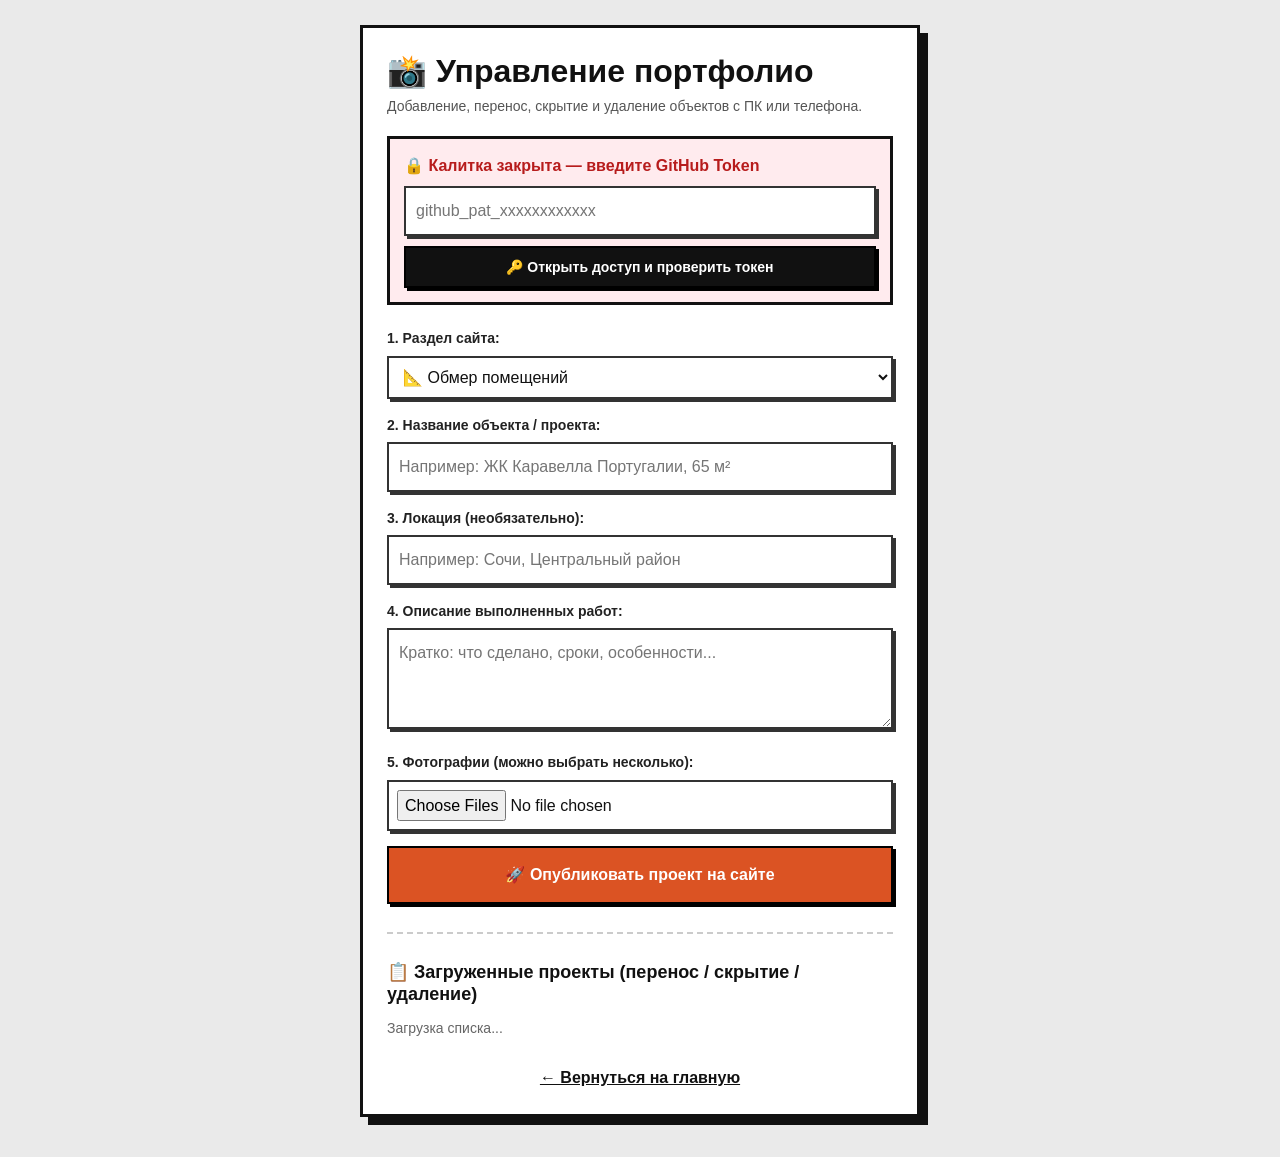
==== add.html @ e9acbe49 "Update add.html" ====
<!DOCTYPE html>
<html lang="ru">
<head>
  <meta charset="utf-8">
  <meta name="viewport" content="width=device-width, initial-scale=1">
  <title>Управление портфолио — Андрей Мурдасов</title>
  <link rel="icon" href="img/favicon.png" type="image/png">
  <link rel="stylesheet" href="css/bootstrap.min.css">
  <link rel="stylesheet" href="css/style.css">
  <style>
    body { padding-top: 25px; background: #eaeaea; }
    .admin-box { max-width: 560px; margin: 0 auto 40px auto; background: #fff; border: 3px solid #111; box-shadow: 8px 8px 0 #111; padding: 24px; }
    .gate-box { padding: 14px; border: 3px solid #111; margin-bottom: 22px; }
    .gate-closed { background: #ffebee; }
    .gate-open { background: #e8f5e9; }
    .status-msg { margin-top: 15px; font-weight: 700; padding: 12px; border: 2px solid #111; display: none; }
    .status-ok { background: #47ed84; display: block; }
    .status-err { background: #ff8a80; display: block; }
    .status-load { background: #fff59d; display: block; }
    label { font-weight: 800; display: block; margin-bottom: 6px; font-size: 14px; }
  </style>
</head>
<body>
  <div class="container">
    <div class="admin-box">
      <h2 style="margin-bottom: 5px;">📸 Управление портфолио</h2>
      <p style="font-size: 14px; color: #555; margin-bottom: 18px;">Добавление, перенос, скрытие и удаление объектов с ПК или телефона.</p>

      <!-- БЛОК ВХОДА (КАЛИТКА) -->
      <div id="gate-box" class="gate-box gate-closed">
        <div id="gate-closed-view">
          <div style="font-weight: 800; color: #b71c1c; margin-bottom: 8px;">🔒 Калитка закрыта — введите GitHub Token</div>
          <input type="text" id="gh-token" autocomplete="off" class="retro-input" style="margin-bottom: 10px;" placeholder="github_pat_xxxxxxxxxxxx">
          <button type="button" id="login-btn" class="retro-btn" style="background: #111; color: #fff; width: 100%;">
            🔑 Открыть доступ и проверить токен
          </button>
        </div>

        <div id="gate-open-view" style="display: none; justify-content: space-between; align-items: center; gap: 10px;">
          <div style="font-weight: 800; color: #1b5e20;">🟢 Калитка открыта! Вы в системе</div>
          <button type="button" id="logout-btn" style="background: #fff; border: 2px solid #111; padding: 4px 10px; font-size: 12px; font-weight: 700; cursor: pointer;">
            Выйти / сменить
          </button>
        </div>
      </div>

      <!-- ФОРМА ДОБАВЛЕНИЯ НОВОГО ПРОЕКТА -->
      <form id="project-form">
        <label>1. Раздел сайта:</label>
        <select id="p-category" class="retro-input" required>
          <option value="obmer">📐 Обмер помещений</option>
          <option value="electrika">⚡ Проектирование электрики (ЭОМ)</option>
          <option value="avtonomka">🔋 Автономное и резервное питание</option>
          <option value="remont">🦺 Ремонт под ключ</option>
        </select>

        <label>2. Название объекта / проекта:</label>
        <input type="text" id="p-title" class="retro-input" required placeholder="Например: ЖК Каравелла Португалии, 65 м²">

        <label>3. Локация (необязательно):</label>
        <input type="text" id="p-location" class="retro-input" placeholder="Например: Сочи, Центральный район">

        <label>4. Описание выполненных работ:</label>
        <textarea id="p-desc" rows="3" class="retro-input" placeholder="Кратко: что сделано, сроки, особенности..."></textarea>

        <label>5. Фотографии (можно выбрать несколько):</label>
        <input type="file" id="p-photos" accept="image/*" multiple required class="retro-input" style="padding: 8px;">

        <button type="submit" id="submit-btn" class="retro-btn" style="background: #db5323; color: #fff; width: 100%; font-size: 16px; padding: 14px;">
          🚀 Опубликовать проект на сайте
        </button>
      </form>

      <div id="status" class="status-msg"></div>

      <!-- СПИСОК ЗАГРУЖЕННЫХ ПРОЕКТОВ -->
      <hr style="margin: 28px 0; border-top: 2px dashed #333;">
      <h3 style="font-size: 18px; margin-bottom: 12px;">📋 Загруженные проекты (перенос / скрытие / удаление)</h3>
      <div id="manage-list" style="display: flex; flex-direction: column; gap: 10px;">
        <small style="color: #666;">Загрузка списка...</small>
      </div>

      <div style="margin-top: 25px; text-align: center;">
        <a href="index.html" style="font-weight: 700; color: #111;">← Вернуться на главную</a>
      </div>
    </div>
  </div>

  <script>
    const TOKEN_KEY = "gh_portfolio_token";
    const API_BASE = "https://github.com";

    const gateBox = document.getElementById("gate-box");
    const closedView = document.getElementById("gate-closed-view");
    const openView = document.getElementById("gate-open-view");
    const tokenInput = document.getElementById("gh-token");

    function showStatus(text, type) {
      const el = document.getElementById("status");
      el.textContent = text;
      el.className = "status-msg " + type;
    }

    function setGateState(isOpen) {
      if (isOpen) {
        gateBox.className = "gate-box gate-open";
        closedView.style.display = "none";
        openView.style.display = "flex";
      } else {
        gateBox.className = "gate-box gate-closed";
        closedView.style.display = "block";
        openView.style.display = "none";
      }
    }

    function getToken() {
      return (localStorage.getItem(TOKEN_KEY) || tokenInput.value || "").trim();
    }

    // Проверка токена при входе или загрузке страницы
    async function verifyAndOpenGate(tokenToCheck, isManualClick = false) {
      if (!tokenToCheck) {
        setGateState(false);
        return;
      }
      if (isManualClick) showStatus("⏳ Проверяю токен на GitHub...", "status-load");
      try {
        const res = await fetch("https://github.com", {
          headers: { "Authorization": `Bearer ${tokenToCheck}`, "Accept": "application/vnd.github+json" }
        });
        if (!res.ok) throw new Error("Токен не подошёл (код " + res.status + ")");
        localStorage.setItem(TOKEN_KEY, tokenToCheck);
        setGateState(true);
        if (isManualClick) showStatus("🟢 Калитка открыта! Токен сохранён в этом браузере.", "status-ok");
      } catch (err) {
        localStorage.removeItem(TOKEN_KEY);
        setGateState(false);
        if (isManualClick) showStatus("❌ " + err.message, "status-err");
      }
    }

    document.getElementById("login-btn").addEventListener("click", () => {
      verifyAndOpenGate(tokenInput.value.trim(), true);
    });

    document.getElementById("logout-btn").addEventListener("click", () => {
      localStorage.removeItem(TOKEN_KEY);
      tokenInput.value = "";
      setGateState(false);
      showStatus("🔒 Вы вышли из системы. Введите новый токен.", "status-load");
    });

    // Сжатие фото перед отправкой
    function compressImage(file, maxWidth = 1200, quality = 0.78) {
      return new Promise((resolve) => {
        const reader = new FileReader();
        reader.onload = (e) => {
          const img = new Image();
          img.onload = () => {
            const canvas = document.createElement("canvas");
            let w = img.width, h = img.height;
            if (w > maxWidth) { h = Math.round((h * maxWidth) / w); w = maxWidth; }
            canvas.width = w; canvas.height = h;
            canvas.getContext("2d").drawImage(img, 0, 0, w, h);
            const dataUrl = canvas.toDataURL("image/jpeg", quality);
            resolve(dataUrl.split(",")[1]);
          };
          img.src = e.target.result;
        };
        reader.readAsDataURL(file);
      });
    }

    async function ghApi(path, method = "GET", body = null) {
      const token = getToken();
      if (!token) throw new Error("Сначала откройте калитку (введите GitHub Token)!");
      const res = await fetch(API_BASE + path, {
        method,
        headers: {
          "Authorization": `Bearer ${token}`,
          "Accept": "application/vnd.github+json",
          "Content-Type": "application/json"
        },
        body: body ? JSON.stringify(body) : null
      });
      if (res.status === 401) {
        localStorage.removeItem(TOKEN_KEY);
        setGateState(false);
        throw new Error("Токен недействителен (401). Введите его заново.");
      }
      if (!res.ok) throw new Error("Ошибка GitHub (" + res.status + ")");
      return res.json();
    }

    // Публикация нового проекта
    document.getElementById("project-form").addEventListener("submit", async (e) => {
      e.preventDefault();
      const files = document.getElementById("p-photos").files;
      if (!files.length) return showStatus("Выберите хотя бы одно фото!", "status-err");

      const btn = document.getElementById("submit-btn");
      btn.disabled = true;

      try {
        const uploadedPaths = [];
        const timestamp = Date.now();

        for (let i = 0; i < files.length; i++) {
          showStatus(`⏳ Сжимаю и загружаю фото ${i + 1} из ${files.length}...`, "status-load");
          const base64Content = await compressImage(files[i]);
          const fileName = `img/projects/${timestamp}_${i + 1}.jpg`;
          await ghApi(fileName, "PUT", {
            message: `Add photo ${timestamp}_${i + 1}`,
            content: base64Content
          });
          uploadedPaths.push(fileName);
        }

        showStatus("⏳ Обновляю ленту проектов...", "status-load");
        let projects = [];
        let sha = null;
        try {
          const existing = await ghApi("projects.json", "GET");
          sha = existing.sha;
          projects = JSON.parse(decodeURIComponent(escape(atob(existing.content))));
        } catch (err) {
          projects = [];
        }

        projects.unshift({
          category: document.getElementById("p-category").value,
          title: document.getElementById("p-title").value.trim(),
        location: document.getElementById("p-location").value.trim(),
        description: document.getElementById("p-desc").value.trim(),
        images: uploadedPaths,
        hidden: false,
        date: new Date().toLocaleDateString("ru-RU")
        });
        const updatedBase64 = btoa(unescape(encodeURIComponent(JSON.stringify(projects, null, 2))));
        const putBody = { message: "Add project", content: updatedBase64 };
        if (sha) putBody.sha = sha;
        await ghApi("projects.json", "PUT", putBody);
        showStatus("✅ Готово! Проект опубликован (появится на сайте через 30 сек).", "status-ok");
        document.getElementById("project-form").reset();
        loadManageList();
        } catch (err) {
        showStatus("❌ " + err.message, "status-err");
        } finally {
        btn.disabled = false;
        }
        });
        // Загрузка списка проектов
        async function loadManageList() {
        const listEl = document.getElementById("manage-list");
        try {
        const res = await fetch("projects.json?v=" + Date.now());
        const projects = await res.json();
        if (!projects.length) {
        listEl.innerHTML = "Пока нет ни одного проекта.";
        return;
        }
        listEl.innerHTML = projects.map((p, idx) => <div style="border: 2px solid #333; padding: 10px; background: ${p.hidden ? '#e0e0e0' : '#f9f9f9'}; opacity: ${p.hidden ? '0.8' : '1'};"> <div style="font-weight: 800; font-size: 14px; margin-bottom: 6px;"> ${p.hidden ? '🙈 [СКРЫТ] ' : ''}${p.title} </div> <div style="display: flex; gap: 6px; flex-wrap: wrap; align-items: center;"> <select onchange="moveProject(${idx}, this.value)" style="padding: 4px; border: 2px solid #333; font-size: 13px; font-weight: 700;"> <option value="obmer" ${p.category === 'obmer' ? 'selected' : ''}>📐 Обмеры</option> <option value="electrika" ${p.category === 'electrika' ? 'selected' : ''}>⚡ Электрика</option> <option value="avtonomka" ${p.category === 'avtonomka' ? 'selected' : ''}>🔋 Автономка</option> <option value="remont" ${p.category === 'remont' ? 'selected' : ''}>🦺 Ремонт</option> </select> <button type="button" onclick="toggleHideProject(${idx})" style="background: ${p.hidden ? '#47ed84' : '#f7e83e'}; color: #111; border: 2px solid #111; padding: 4px 10px; font-size: 13px; font-weight: 700; cursor: pointer;"> ${p.hidden ? '👁️ Показать' : '🙈 Скрыть'} </button> <button type="button" onclick="deleteProject(${idx})" style="background: #ff5252; color: #fff; border: 2px solid #111; padding: 4px 10px; font-size: 13px; font-weight: 700; cursor: pointer;"> 🗑️ Удалить </button> </div> </div>).join("");
        } catch (e) {
        listEl.innerHTML = "Список проектов пуст или загружается.";
        }
        }
        // Перенос
        async function moveProject(index, newCategory) {
        showStatus("⏳ Переношу проект...", "status-load");
        try {
        const existing = await ghApi("projects.json", "GET");
        const projects = JSON.parse(decodeURIComponent(escape(atob(existing.content))));
        projects[index].category = newCategory;
        const updatedBase64 = btoa(unescape(encodeURIComponent(JSON.stringify(projects, null, 2))));
        await ghApi("projects.json", "PUT", { message: "Move project", content: updatedBase64, sha: existing.sha });
        showStatus("✅ Проект перенесён!", "status-ok");
        loadManageList();
        } catch (err) {
        showStatus("❌ " + err.message, "status-err");
        }
        }
        // Скрытие / показ
        async function toggleHideProject(index) {
        showStatus("⏳ Меняю видимость...", "status-load");
        try {
        const existing = await ghApi("projects.json", "GET");
        const projects = JSON.parse(decodeURIComponent(escape(atob(existing.content))));
        projects[index].hidden = !projects[index].hidden;
        const updatedBase64 = btoa(unescape(encodeURIComponent(JSON.stringify(projects, null, 2))));
        await ghApi("projects.json", "PUT", { message: "Toggle visibility", content: updatedBase64, sha: existing.sha });
        showStatus(projects[index].hidden ? "🙈 Проект скрыт с сайта!" : "👁️ Проект снова виден!", "status-ok");
        loadManageList();
        } catch (err) {
        showStatus("❌ " + err.message, "status-err");
        }
        }
        // Удаление
        async function deleteProject(index) {
        if (!confirm("Точно удалить этот проект?")) return;
        showStatus("⏳ Удаляю проект...", "status-load");
        try {
        const existing = await ghApi("projects.json", "GET");
        const projects = JSON.parse(decodeURIComponent(escape(atob(existing.content))));
        projects.splice(index, 1);
        const updatedBase64 = btoa(unescape(encodeURIComponent(JSON.stringify(projects, null, 2))));
        await ghApi("projects.json", "PUT", { message: "Delete project", content: updatedBase64, sha: existing.sha });
        showStatus("✅ Проект удалён!", "status-ok");
        loadManageList();
        } catch (err) {
        showStatus("❌ " + err.message, "status-err");
        }
        }
        // Автозапуск при открытии
        verifyAndOpenGate(localStorage.getItem(TOKEN_KEY), false);
        loadManageList();
---- css/style.css ----
/* Базовые настройки и ретро-типографика */
* {
  box-sizing: border-box;
}

body {
  font-family: -apple-system, BlinkMacSystemFont, "Segoe UI", Roboto, Helvetica, Arial, sans-serif;
  font-size: 16px;
  line-height: 1.6;
  color: #222222;
  background-color: #ffffff;
  margin: 0;
  padding-top: 85px;
}

h1, h2, h3, h4, .retro-title {
  font-weight: 800;
  color: #111111;
  margin-top: 0;
}

/* Верхняя навигация */
.navbar-custom {
  background-color: #f8f9fa;
  border-bottom: 3px solid #333333;
  padding: 12px 0;
}

.navbar-custom .navbar-brand {
  font-weight: 800;
  color: #111111;
}

.navbar-custom .nav-link {
  font-weight: 700;
  color: #222222;
  margin-left: 15px;
}

.navbar-custom .nav-link:hover,
.navbar-custom .nav-link.active {
  text-decoration: underline;
  color: #db5323;
}

/* Шапка главной страницы */
.header-section {
  text-align: center;
  margin-top: 25px;
  margin-bottom: 40px;
}

.avatar-img {
  border-radius: 50%;
  width: 120px;
  height: 120px;
  object-fit: cover;
  border: 3px solid #333333;
  box-shadow: 4px 4px 0px #333333;
  margin-bottom: 18px;
}

.hero-title {
  font-weight: 900;
  font-size: 40px;
  line-height: 1.1;
  margin-bottom: 10px;
}

.hero-subtitle {
  font-size: 18px;
  color: #444444;
  font-weight: 700;
  max-width: 800px;
  margin: 0 auto 25px auto;
}

/* Кнопки мессенджеров и соцсетей */
.retro-social-buttons {
  display: flex;
  flex-wrap: wrap;
  justify-content: center;
  gap: 12px;
  margin-top: 20px;
}

.retro-btn {
  font-weight: 700;
  padding: 8px 16px;
  border: 2px solid #000000;
  box-shadow: 3px 3px 0px #000000;
  text-decoration: none;
  font-size: 14px;
  display: inline-block;
  cursor: pointer;
  transition: transform 0.1s ease;
}

.retro-btn:hover {
  transform: translate(-1px, -1px);
  opacity: 0.95;
}

/* Ретро-карточки разделов */
.retro-box {
  background-color: #f5f5f5;
  border: 3px solid #333333;
  box-shadow: 8px 8px 0px #333333;
  padding: 25px;
  margin-bottom: 35px;
}

.service-card {
  margin-bottom: 35px;
  padding: 25px;
  border: 3px solid #333333;
  box-shadow: 8px 8px 0px #333333;
}

.service-card a {
  text-decoration: none;
}

.service-card .post-read-more {
  text-decoration: underline;
  font-weight: 700;
  display: inline-block;
  margin-top: 12px;
}

/* НОВАЯ РОВНАЯ СЕТКА ПРОЕКТОВ (ПОРТФОЛИО) */
.projects-grid {
  display: grid;
  grid-template-columns: repeat(auto-fill, minmax(290px, 1fr));
  gap: 24px;
  margin-top: 25px;
  margin-bottom: 45px;
}

.project-card {
  background: #ffffff;
  border: 3px solid #333333;
  box-shadow: 6px 6px 0px #333333;
  display: flex;
  flex-direction: column;
  overflow: hidden;
}

.project-thumb-wrap {
  width: 100%;
  aspect-ratio: 4 / 3; /* Жестко фиксируем пропорции 4:3 для всех фото */
  overflow: hidden;
  border-bottom: 3px solid #333333;
  background: #eaeaea;
  cursor: zoom-in;
}

.project-thumb-wrap img {
  width: 100%;
  height: 100%;
  object-fit: cover; /* Фото аккуратно заполняет рамку без искажений */
  display: block;
}

.project-body {
  padding: 16px;
  flex-grow: 1;
  display: flex;
  flex-direction: column;
  justify-content: space-between;
}

.project-title {
  font-size: 17px;
  font-weight: 800;
  color: #111111;
  margin-bottom: 8px;
}

.project-desc {
  font-size: 14px;
  color: #444444;
  margin-bottom: 12px;
}

.project-meta {
  font-size: 12px;
  font-weight: 700;
  color: #666666;
  border-top: 1px solid #dddddd;
  padding-top: 8px;
}

/* Плавающая кнопка и модальное окно обратной связи (как на business) */
.floating-cta-btn {
  position: fixed;
  bottom: 24px;
  right: 24px;
  z-index: 1050;
  background-color: #db5323;
  color: #ffffff;
  font-weight: 800;
  font-size: 16px;
  padding: 14px 24px;
  border: 3px solid #111111;
  box-shadow: 5px 5px 0px #111111;
  cursor: pointer;
}

.floating-cta-btn:hover {
  background-color: #c44519;
}

.retro-modal-content {
  background-color: #f5f5f5;
  border: 3px solid #111111;
  box-shadow: 10px 10px 0px #111111;
  border-radius: 0;
}

.retro-input {
  width: 100%;
  border: 2px solid #333333;
  padding: 10px;
  font-size: 16px;
  box-shadow: 3px 3px 0px #333333;
  background: #ffffff;
  color: #111111;
  margin-bottom: 15px;
}

/* Просмотр фото на весь экран */
.lightbox-overlay {
  display: none;
  position: fixed;
  inset: 0;
  background: rgba(0, 0, 0, 0.88);
  z-index: 2000;
  justify-content: center;
  align-items: center;
  padding: 20px;
  cursor: zoom-out;
}

.lightbox-overlay.active {
  display: flex;
}

.lightbox-overlay img {
  max-width: 95%;
  max-height: 90vh;
  border: 3px solid #ffffff;
}

footer {
  text-align: center;
  padding: 35px 0 80px 0;
  color: #666666;
  font-size: 14px;
}

.custom-card a {
  text-decoration: none !important;
}
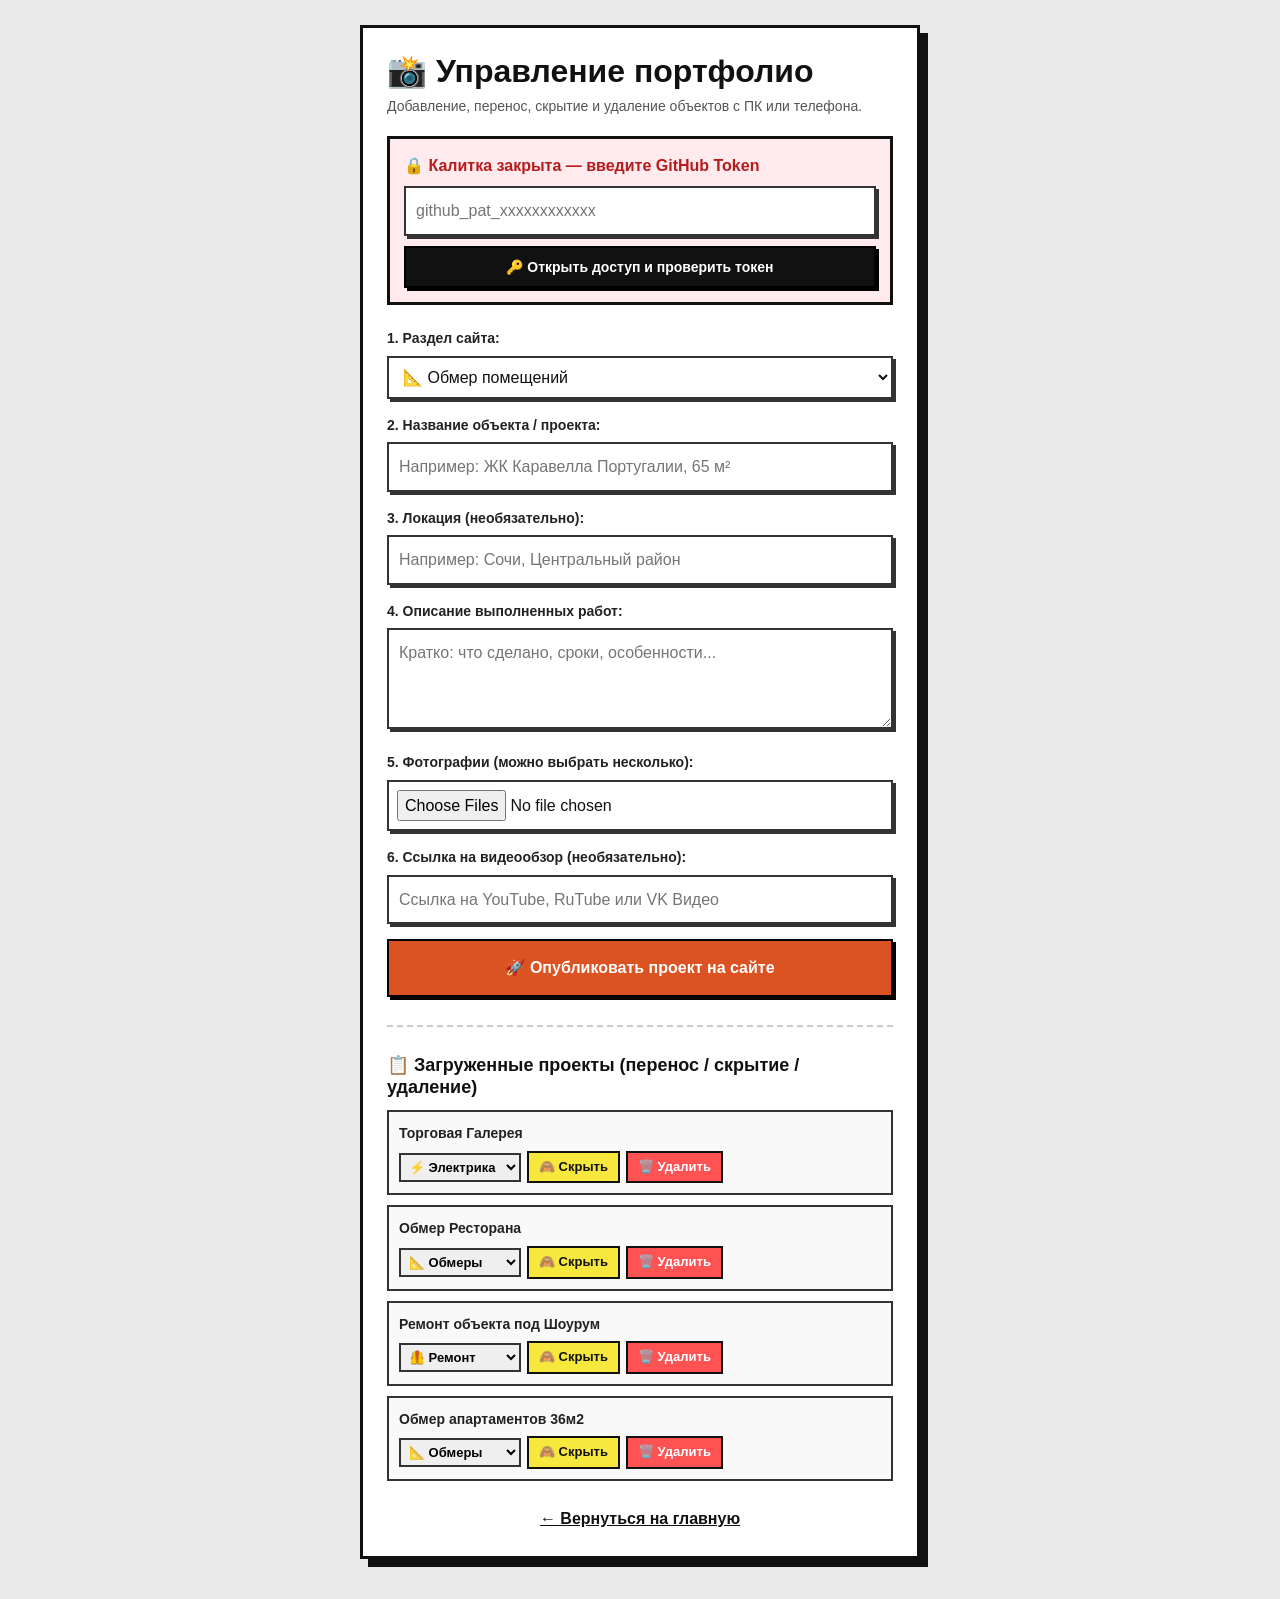
==== commit fedb26da: "Update add.html" ====
--- a/add.html
+++ b/add.html
@@ -26,7 +26,6 @@
       <h2 style="margin-bottom: 5px;">📸 Управление портфолио</h2>
       <p style="font-size: 14px; color: #555; margin-bottom: 18px;">Добавление, перенос, скрытие и удаление объектов с ПК или телефона.</p>
 
-      <!-- БЛОК ВХОДА (КАЛИТКА) -->
       <div id="gate-box" class="gate-box gate-closed">
         <div id="gate-closed-view">
           <div style="font-weight: 800; color: #b71c1c; margin-bottom: 8px;">🔒 Калитка закрыта — введите GitHub Token</div>
@@ -44,7 +43,6 @@
         </div>
       </div>
 
-      <!-- ФОРМА ДОБАВЛЕНИЯ НОВОГО ПРОЕКТА -->
       <form id="project-form">
         <label>1. Раздел сайта:</label>
         <select id="p-category" class="retro-input" required>
@@ -65,6 +63,8 @@
 
         <label>5. Фотографии (можно выбрать несколько):</label>
         <input type="file" id="p-photos" accept="image/*" multiple required class="retro-input" style="padding: 8px;">
+        <label>6. Ссылка на видеообзор (необязательно):</label>
+        <input type="text" id="p-video" class="retro-input" placeholder="Ссылка на YouTube, RuTube или VK Видео">
 
         <button type="submit" id="submit-btn" class="retro-btn" style="background: #db5323; color: #fff; width: 100%; font-size: 16px; padding: 14px;">
           🚀 Опубликовать проект на сайте
@@ -73,7 +73,6 @@
 
       <div id="status" class="status-msg"></div>
 
-      <!-- СПИСОК ЗАГРУЖЕННЫХ ПРОЕКТОВ -->
       <hr style="margin: 28px 0; border-top: 2px dashed #333;">
       <h3 style="font-size: 18px; margin-bottom: 12px;">📋 Загруженные проекты (перенос / скрытие / удаление)</h3>
       <div id="manage-list" style="display: flex; flex-direction: column; gap: 10px;">
@@ -86,230 +85,6 @@
     </div>
   </div>
 
-  <script>
-    const TOKEN_KEY = "gh_portfolio_token";
-    const API_BASE = "https://github.com";
-
-    const gateBox = document.getElementById("gate-box");
-    const closedView = document.getElementById("gate-closed-view");
-    const openView = document.getElementById("gate-open-view");
-    const tokenInput = document.getElementById("gh-token");
-
-    function showStatus(text, type) {
-      const el = document.getElementById("status");
-      el.textContent = text;
-      el.className = "status-msg " + type;
-    }
-
-    function setGateState(isOpen) {
-      if (isOpen) {
-        gateBox.className = "gate-box gate-open";
-        closedView.style.display = "none";
-        openView.style.display = "flex";
-      } else {
-        gateBox.className = "gate-box gate-closed";
-        closedView.style.display = "block";
-        openView.style.display = "none";
-      }
-    }
-
-    function getToken() {
-      return (localStorage.getItem(TOKEN_KEY) || tokenInput.value || "").trim();
-    }
-
-    // Проверка токена при входе или загрузке страницы
-    async function verifyAndOpenGate(tokenToCheck, isManualClick = false) {
-      if (!tokenToCheck) {
-        setGateState(false);
-        return;
-      }
-      if (isManualClick) showStatus("⏳ Проверяю токен на GitHub...", "status-load");
-      try {
-        const res = await fetch("https://github.com", {
-          headers: { "Authorization": `Bearer ${tokenToCheck}`, "Accept": "application/vnd.github+json" }
-        });
-        if (!res.ok) throw new Error("Токен не подошёл (код " + res.status + ")");
-        localStorage.setItem(TOKEN_KEY, tokenToCheck);
-        setGateState(true);
-        if (isManualClick) showStatus("🟢 Калитка открыта! Токен сохранён в этом браузере.", "status-ok");
-      } catch (err) {
-        localStorage.removeItem(TOKEN_KEY);
-        setGateState(false);
-        if (isManualClick) showStatus("❌ " + err.message, "status-err");
-      }
-    }
-
-    document.getElementById("login-btn").addEventListener("click", () => {
-      verifyAndOpenGate(tokenInput.value.trim(), true);
-    });
-
-    document.getElementById("logout-btn").addEventListener("click", () => {
-      localStorage.removeItem(TOKEN_KEY);
-      tokenInput.value = "";
-      setGateState(false);
-      showStatus("🔒 Вы вышли из системы. Введите новый токен.", "status-load");
-    });
-
-    // Сжатие фото перед отправкой
-    function compressImage(file, maxWidth = 1200, quality = 0.78) {
-      return new Promise((resolve) => {
-        const reader = new FileReader();
-        reader.onload = (e) => {
-          const img = new Image();
-          img.onload = () => {
-            const canvas = document.createElement("canvas");
-            let w = img.width, h = img.height;
-            if (w > maxWidth) { h = Math.round((h * maxWidth) / w); w = maxWidth; }
-            canvas.width = w; canvas.height = h;
-            canvas.getContext("2d").drawImage(img, 0, 0, w, h);
-            const dataUrl = canvas.toDataURL("image/jpeg", quality);
-            resolve(dataUrl.split(",")[1]);
-          };
-          img.src = e.target.result;
-        };
-        reader.readAsDataURL(file);
-      });
-    }
-
-    async function ghApi(path, method = "GET", body = null) {
-      const token = getToken();
-      if (!token) throw new Error("Сначала откройте калитку (введите GitHub Token)!");
-      const res = await fetch(API_BASE + path, {
-        method,
-        headers: {
-          "Authorization": `Bearer ${token}`,
-          "Accept": "application/vnd.github+json",
-          "Content-Type": "application/json"
-        },
-        body: body ? JSON.stringify(body) : null
-      });
-      if (res.status === 401) {
-        localStorage.removeItem(TOKEN_KEY);
-        setGateState(false);
-        throw new Error("Токен недействителен (401). Введите его заново.");
-      }
-      if (!res.ok) throw new Error("Ошибка GitHub (" + res.status + ")");
-      return res.json();
-    }
-
-    // Публикация нового проекта
-    document.getElementById("project-form").addEventListener("submit", async (e) => {
-      e.preventDefault();
-      const files = document.getElementById("p-photos").files;
-      if (!files.length) return showStatus("Выберите хотя бы одно фото!", "status-err");
-
-      const btn = document.getElementById("submit-btn");
-      btn.disabled = true;
-
-      try {
-        const uploadedPaths = [];
-        const timestamp = Date.now();
-
-        for (let i = 0; i < files.length; i++) {
-          showStatus(`⏳ Сжимаю и загружаю фото ${i + 1} из ${files.length}...`, "status-load");
-          const base64Content = await compressImage(files[i]);
-          const fileName = `img/projects/${timestamp}_${i + 1}.jpg`;
-          await ghApi(fileName, "PUT", {
-            message: `Add photo ${timestamp}_${i + 1}`,
-            content: base64Content
-          });
-          uploadedPaths.push(fileName);
-        }
-
-        showStatus("⏳ Обновляю ленту проектов...", "status-load");
-        let projects = [];
-        let sha = null;
-        try {
-          const existing = await ghApi("projects.json", "GET");
-          sha = existing.sha;
-          projects = JSON.parse(decodeURIComponent(escape(atob(existing.content))));
-        } catch (err) {
-          projects = [];
-        }
-
-        projects.unshift({
-          category: document.getElementById("p-category").value,
-          title: document.getElementById("p-title").value.trim(),
-        location: document.getElementById("p-location").value.trim(),
-        description: document.getElementById("p-desc").value.trim(),
-        images: uploadedPaths,
-        hidden: false,
-        date: new Date().toLocaleDateString("ru-RU")
-        });
-        const updatedBase64 = btoa(unescape(encodeURIComponent(JSON.stringify(projects, null, 2))));
-        const putBody = { message: "Add project", content: updatedBase64 };
-        if (sha) putBody.sha = sha;
-        await ghApi("projects.json", "PUT", putBody);
-        showStatus("✅ Готово! Проект опубликован (появится на сайте через 30 сек).", "status-ok");
-        document.getElementById("project-form").reset();
-        loadManageList();
-        } catch (err) {
-        showStatus("❌ " + err.message, "status-err");
-        } finally {
-        btn.disabled = false;
-        }
-        });
-        // Загрузка списка проектов
-        async function loadManageList() {
-        const listEl = document.getElementById("manage-list");
-        try {
-        const res = await fetch("projects.json?v=" + Date.now());
-        const projects = await res.json();
-        if (!projects.length) {
-        listEl.innerHTML = "Пока нет ни одного проекта.";
-        return;
-        }
-        listEl.innerHTML = projects.map((p, idx) => <div style="border: 2px solid #333; padding: 10px; background: ${p.hidden ? '#e0e0e0' : '#f9f9f9'}; opacity: ${p.hidden ? '0.8' : '1'};"> <div style="font-weight: 800; font-size: 14px; margin-bottom: 6px;"> ${p.hidden ? '🙈 [СКРЫТ] ' : ''}${p.title} </div> <div style="display: flex; gap: 6px; flex-wrap: wrap; align-items: center;"> <select onchange="moveProject(${idx}, this.value)" style="padding: 4px; border: 2px solid #333; font-size: 13px; font-weight: 700;"> <option value="obmer" ${p.category === 'obmer' ? 'selected' : ''}>📐 Обмеры</option> <option value="electrika" ${p.category === 'electrika' ? 'selected' : ''}>⚡ Электрика</option> <option value="avtonomka" ${p.category === 'avtonomka' ? 'selected' : ''}>🔋 Автономка</option> <option value="remont" ${p.category === 'remont' ? 'selected' : ''}>🦺 Ремонт</option> </select> <button type="button" onclick="toggleHideProject(${idx})" style="background: ${p.hidden ? '#47ed84' : '#f7e83e'}; color: #111; border: 2px solid #111; padding: 4px 10px; font-size: 13px; font-weight: 700; cursor: pointer;"> ${p.hidden ? '👁️ Показать' : '🙈 Скрыть'} </button> <button type="button" onclick="deleteProject(${idx})" style="background: #ff5252; color: #fff; border: 2px solid #111; padding: 4px 10px; font-size: 13px; font-weight: 700; cursor: pointer;"> 🗑️ Удалить </button> </div> </div>).join("");
-        } catch (e) {
-        listEl.innerHTML = "Список проектов пуст или загружается.";
-        }
-        }
-        // Перенос
-        async function moveProject(index, newCategory) {
-        showStatus("⏳ Переношу проект...", "status-load");
-        try {
-        const existing = await ghApi("projects.json", "GET");
-        const projects = JSON.parse(decodeURIComponent(escape(atob(existing.content))));
-        projects[index].category = newCategory;
-        const updatedBase64 = btoa(unescape(encodeURIComponent(JSON.stringify(projects, null, 2))));
-        await ghApi("projects.json", "PUT", { message: "Move project", content: updatedBase64, sha: existing.sha });
-        showStatus("✅ Проект перенесён!", "status-ok");
-        loadManageList();
-        } catch (err) {
-        showStatus("❌ " + err.message, "status-err");
-        }
-        }
-        // Скрытие / показ
-        async function toggleHideProject(index) {
-        showStatus("⏳ Меняю видимость...", "status-load");
-        try {
-        const existing = await ghApi("projects.json", "GET");
-        const projects = JSON.parse(decodeURIComponent(escape(atob(existing.content))));
-        projects[index].hidden = !projects[index].hidden;
-        const updatedBase64 = btoa(unescape(encodeURIComponent(JSON.stringify(projects, null, 2))));
-        await ghApi("projects.json", "PUT", { message: "Toggle visibility", content: updatedBase64, sha: existing.sha });
-        showStatus(projects[index].hidden ? "🙈 Проект скрыт с сайта!" : "👁️ Проект снова виден!", "status-ok");
-        loadManageList();
-        } catch (err) {
-        showStatus("❌ " + err.message, "status-err");
-        }
-        }
-        // Удаление
-        async function deleteProject(index) {
-        if (!confirm("Точно удалить этот проект?")) return;
-        showStatus("⏳ Удаляю проект...", "status-load");
-        try {
-        const existing = await ghApi("projects.json", "GET");
-        const projects = JSON.parse(decodeURIComponent(escape(atob(existing.content))));
-        projects.splice(index, 1);
-        const updatedBase64 = btoa(unescape(encodeURIComponent(JSON.stringify(projects, null, 2))));
-        await ghApi("projects.json", "PUT", { message: "Delete project", content: updatedBase64, sha: existing.sha });
-        showStatus("✅ Проект удалён!", "status-ok");
-        loadManageList();
-        } catch (err) {
-        showStatus("❌ " + err.message, "status-err");
-        }
-        }
-        // Автозапуск при открытии
-        verifyAndOpenGate(localStorage.getItem(TOKEN_KEY), false);
-        loadManageList();
+  <script src="js/admin.js"></script>
+</body>
+</html>
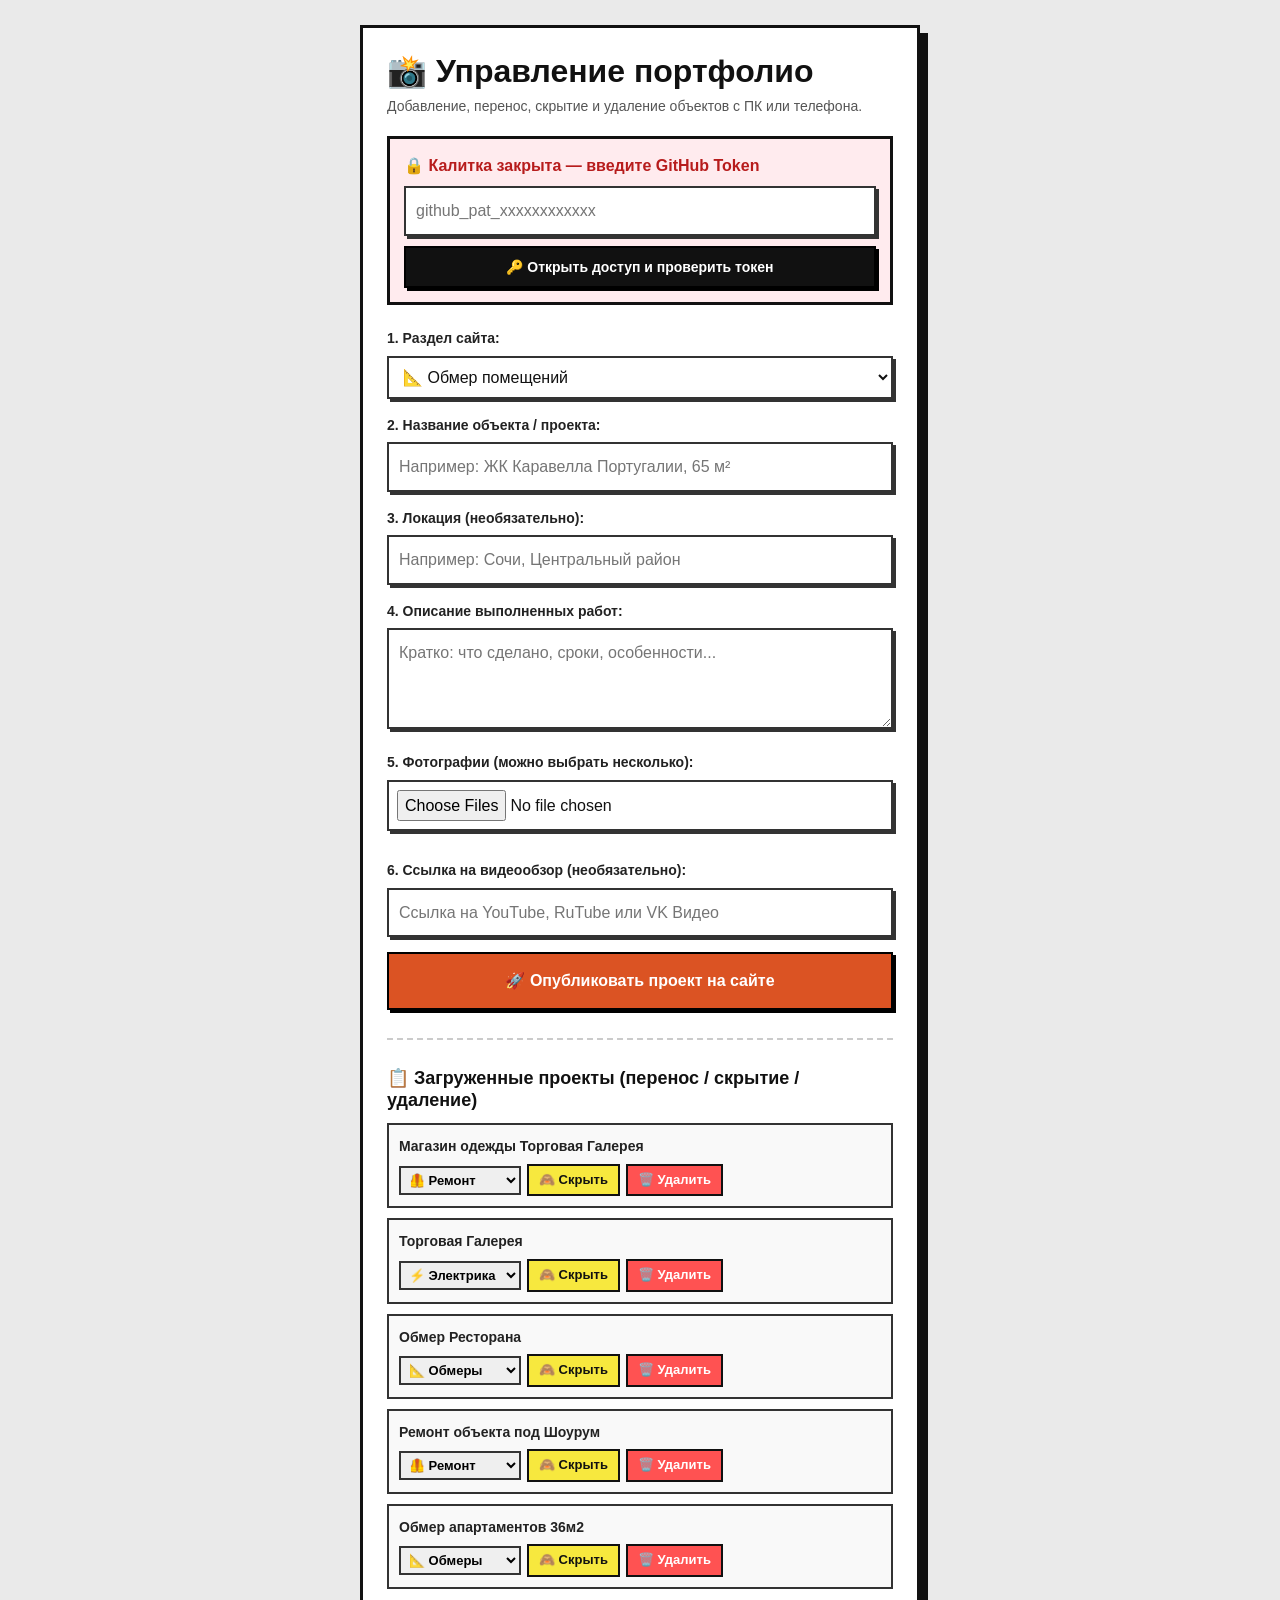
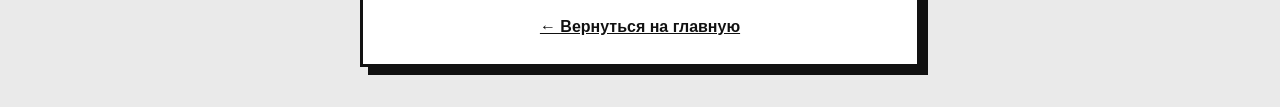
==== commit 4459148e: "Update add.html" ====
--- a/add.html
+++ b/add.html
@@ -62,7 +62,9 @@
         <textarea id="p-desc" rows="3" class="retro-input" placeholder="Кратко: что сделано, сроки, особенности..."></textarea>
 
         <label>5. Фотографии (можно выбрать несколько):</label>
-        <input type="file" id="p-photos" accept="image/*" multiple required class="retro-input" style="padding: 8px;">
+        <input type="file" id="p-photos" accept="image/*" multiple class="retro-input" style="padding: 8px; margin-bottom: 10px;">
+        <div id="photo-queue" style="display: grid; grid-template-columns: repeat(auto-fill, minmax(110px, 1fr)); gap: 10px; margin-bottom: 18px;"></div>
+
         <label>6. Ссылка на видеообзор (необязательно):</label>
         <input type="text" id="p-video" class="retro-input" placeholder="Ссылка на YouTube, RuTube или VK Видео">
 
--- a/css/style.css
+++ b/css/style.css
@@ -181,6 +181,7 @@
   font-size: 14px;
   color: #444444;
   margin-bottom: 12px;
+  white-space: pre-line;
 }
 
 .project-meta {
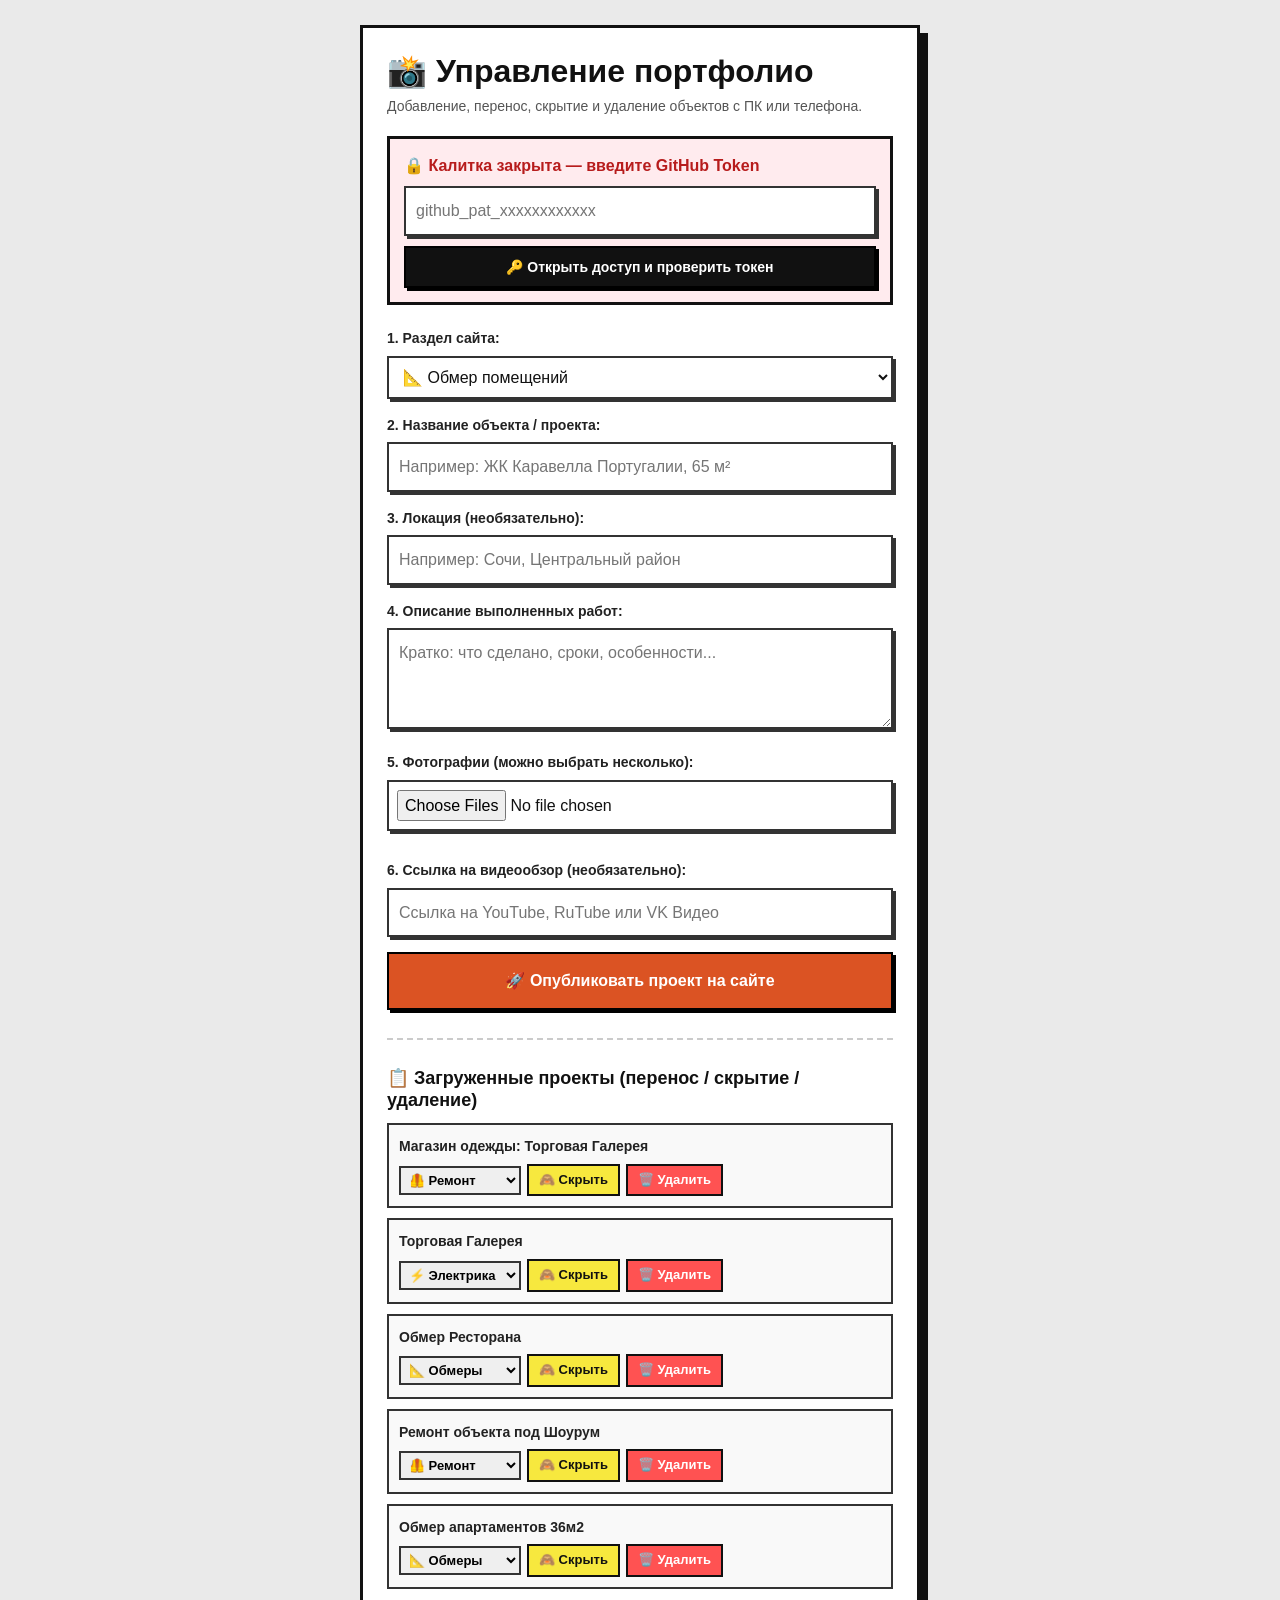
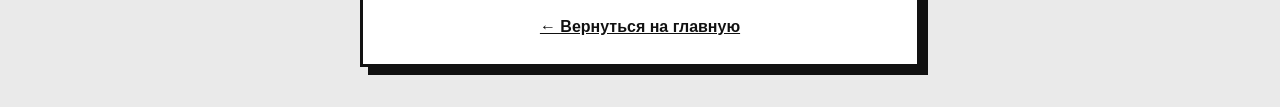
==== commit 76057e3a: "Update add.html" ====
--- a/add.html
+++ b/add.html
@@ -71,6 +71,10 @@
         <button type="submit" id="submit-btn" class="retro-btn" style="background: #db5323; color: #fff; width: 100%; font-size: 16px; padding: 14px;">
           🚀 Опубликовать проект на сайте
         </button>
+          <button type="button" id="cancel-edit-btn" onclick="cancelEdit()" class="retro-btn" style="display: none; background: #e0e0e0; color: #111; width: 100%; font-size: 14px; padding: 10px; margin-top: 10px;">
+          ❌ Отменить редактирование (вернуться к созданию нового)
+        </button>
+
       </form>
 
       <div id="status" class="status-msg"></div>
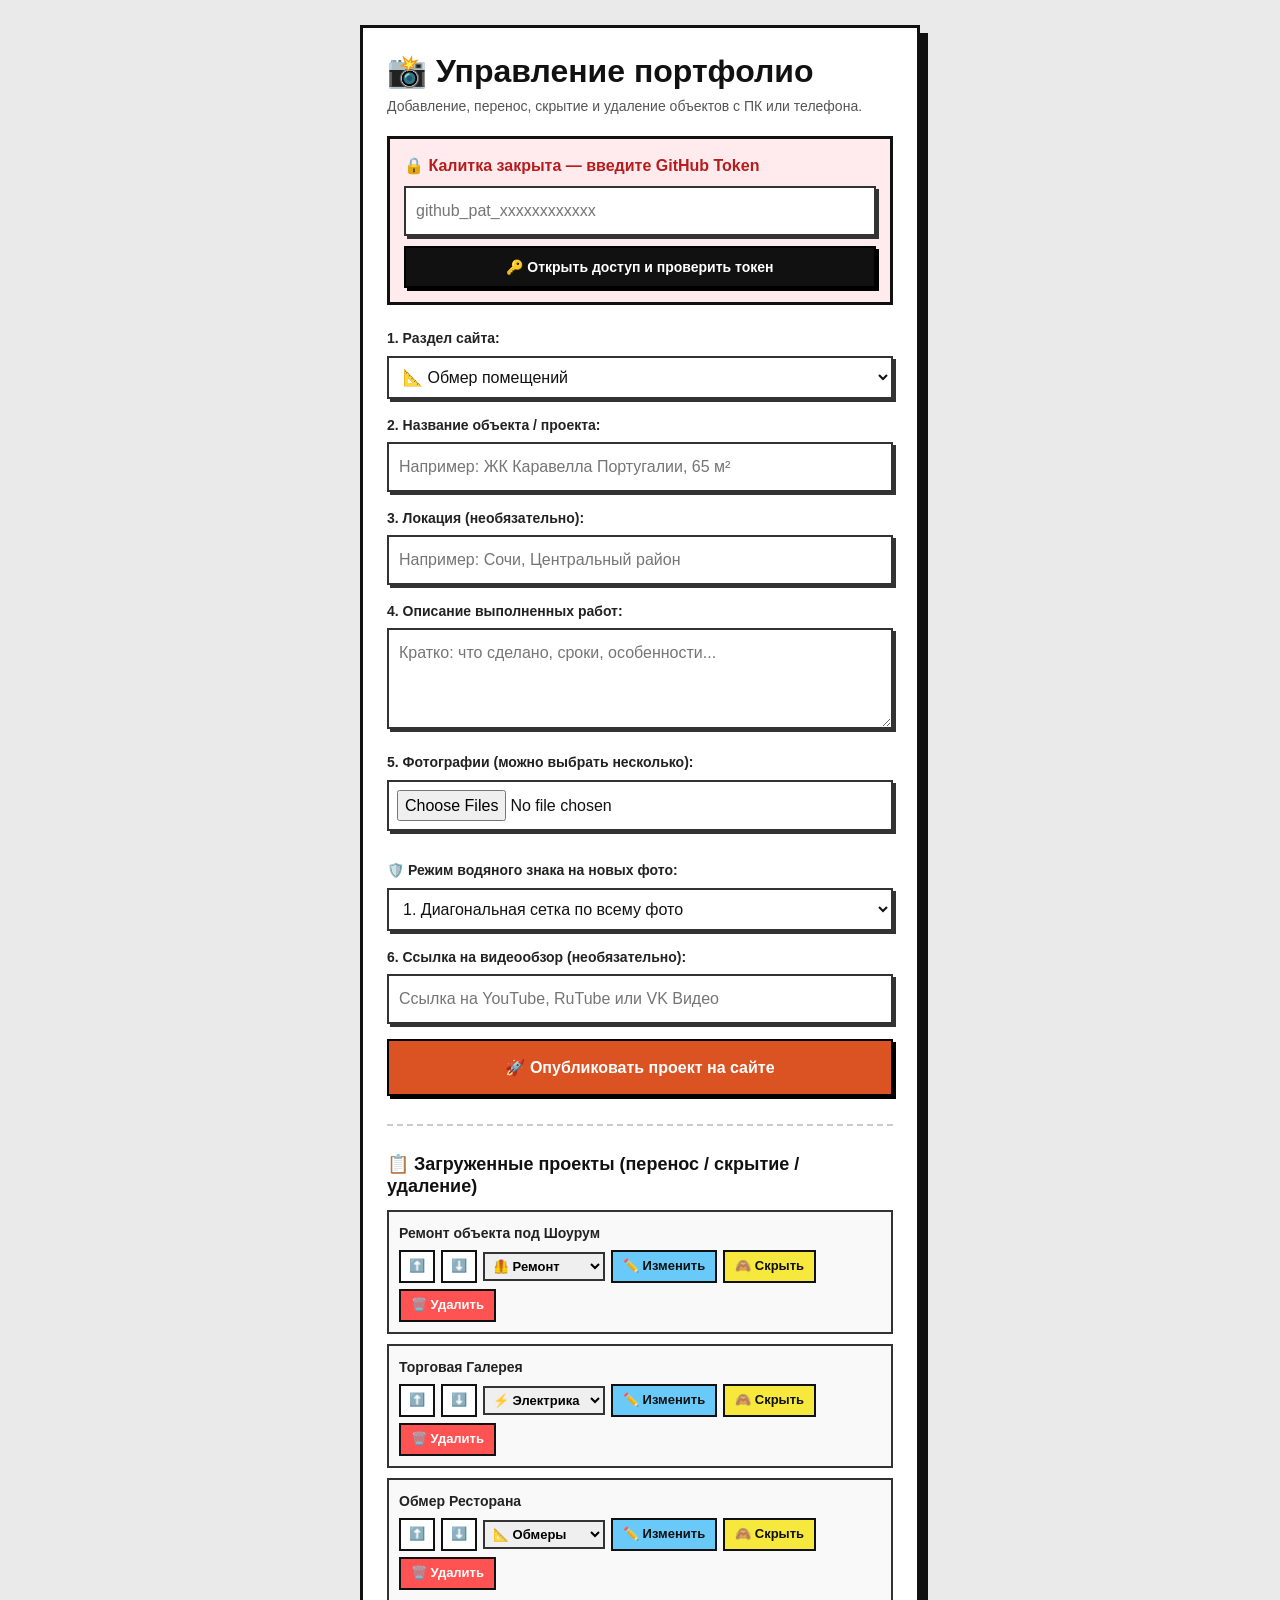
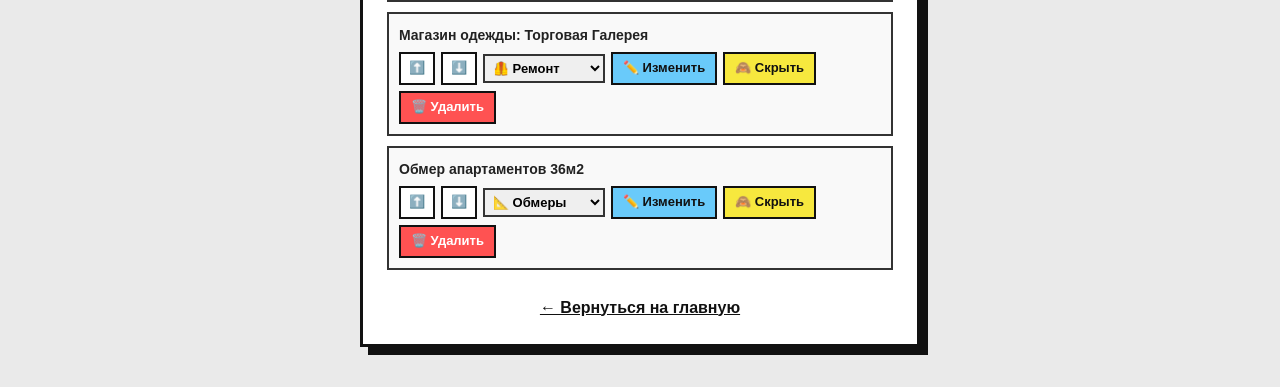
==== commit 936dffb3: "Update add.html" ====
--- a/add.html
+++ b/add.html
@@ -65,6 +65,13 @@
         <input type="file" id="p-photos" accept="image/*" multiple class="retro-input" style="padding: 8px; margin-bottom: 10px;">
         <div id="photo-queue" style="display: grid; grid-template-columns: repeat(auto-fill, minmax(110px, 1fr)); gap: 10px; margin-bottom: 18px;"></div>
 
+        <label>🛡️ Режим водяного знака на новых фото:</label>
+        <select id="p-watermark" class="retro-input">
+          <option value="grid" selected>1. Диагональная сетка по всему фото</option>
+          <option value="center">2. Крупная полупрозрачная подпись по центру</option>
+          <option value="none">3. Без водяного знака (чистое фото)</option>
+        </select>
+        
         <label>6. Ссылка на видеообзор (необязательно):</label>
         <input type="text" id="p-video" class="retro-input" placeholder="Ссылка на YouTube, RuTube или VK Видео">
 
@@ -91,6 +98,7 @@
     </div>
   </div>
 
+  <script src="js/watermark.js"></script>
   <script src="js/admin.js"></script>
 </body>
 </html>
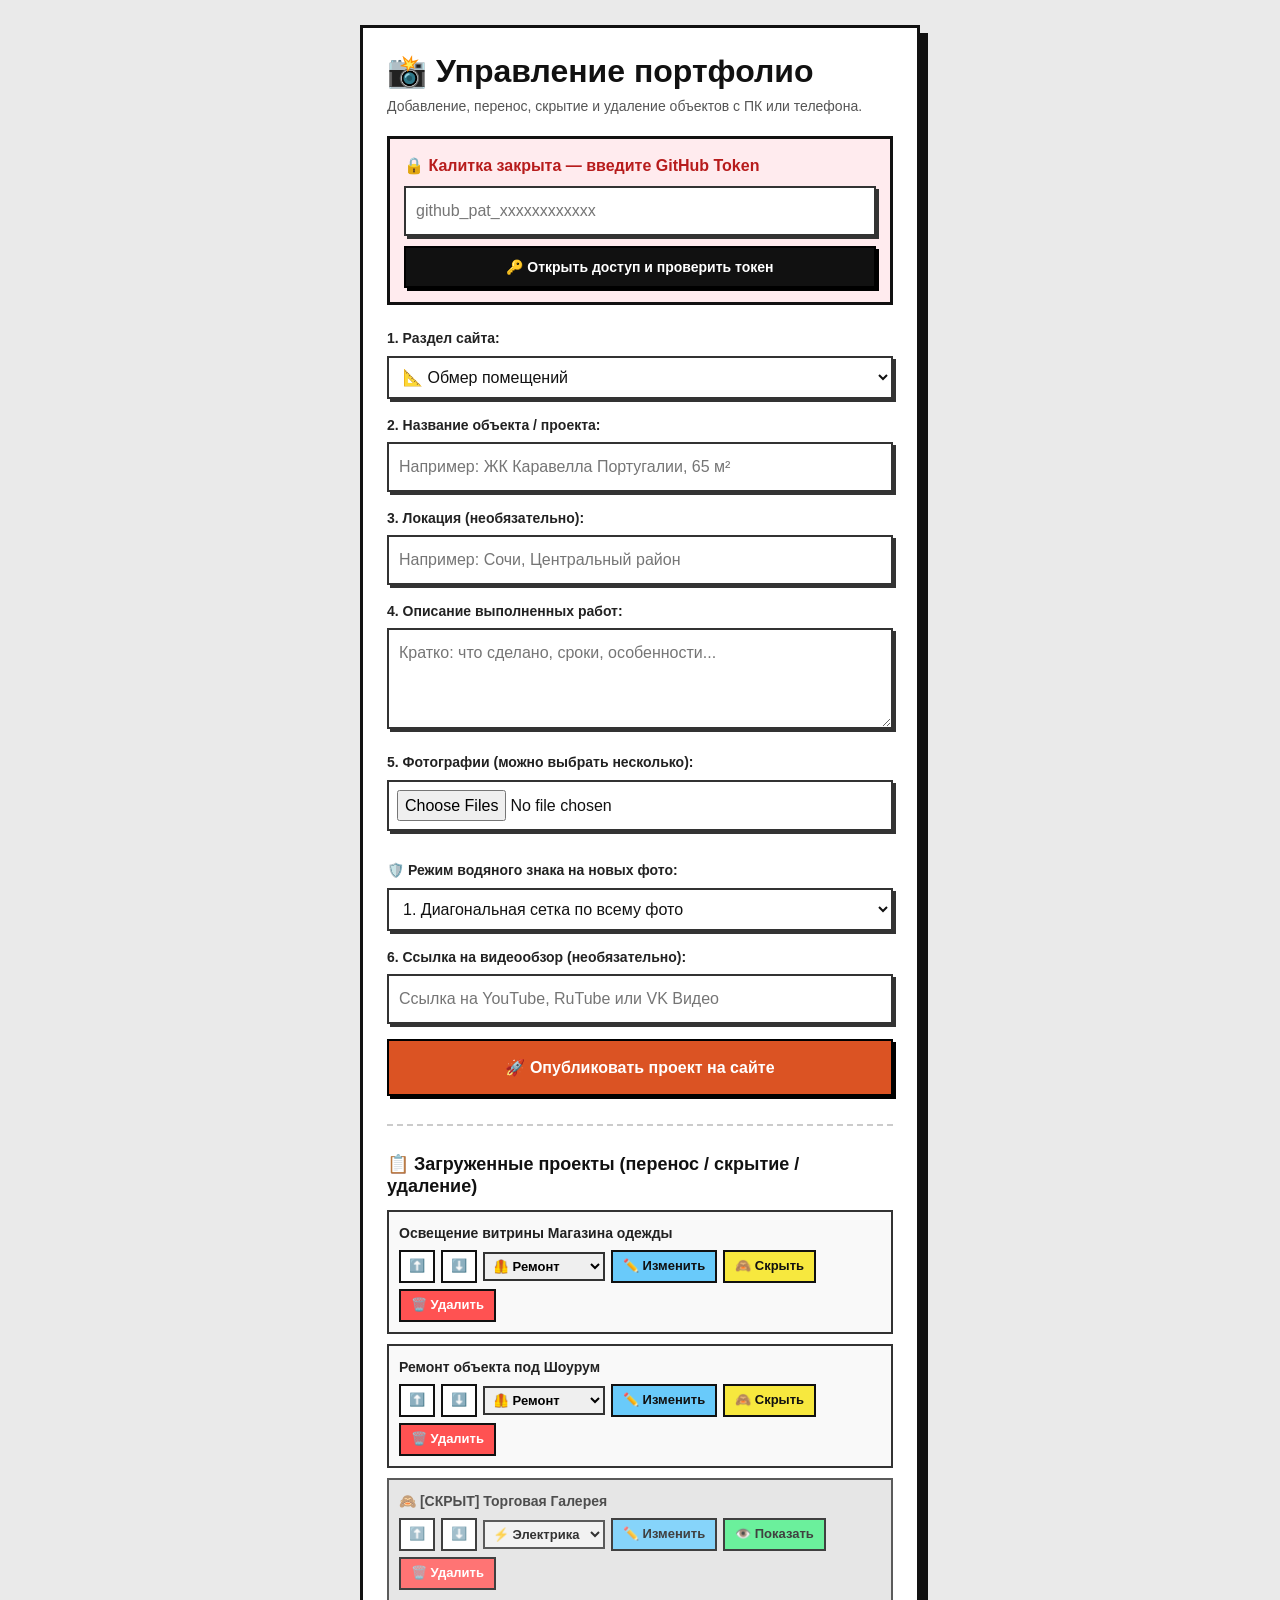
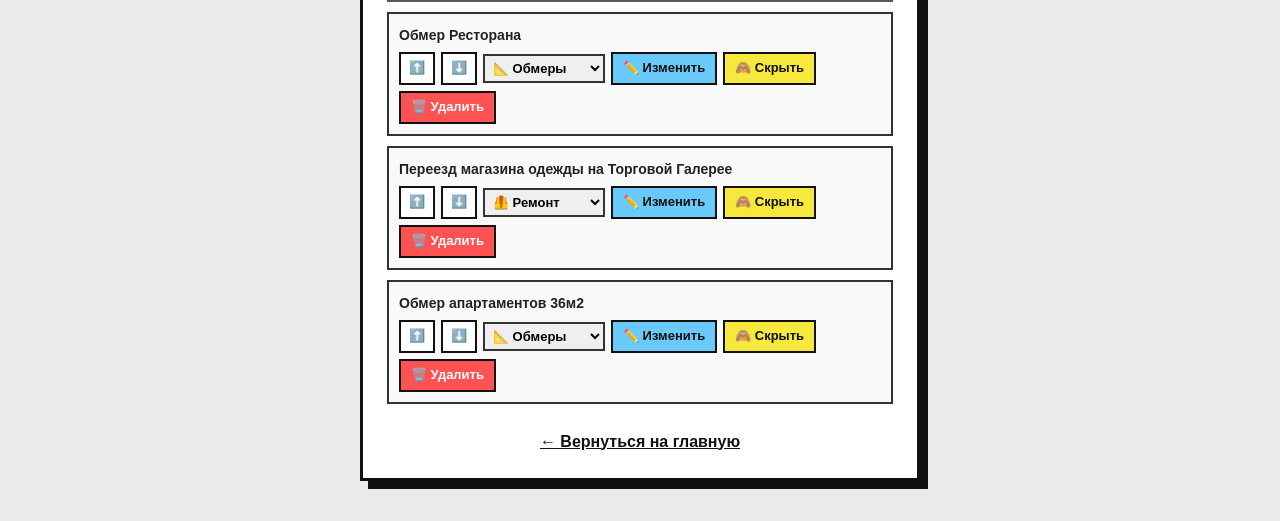
==== commit 19497939: "Update add.html" ====
--- a/add.html
+++ b/add.html
@@ -69,9 +69,10 @@
         <select id="p-watermark" class="retro-input">
           <option value="grid" selected>1. Диагональная сетка по всему фото</option>
           <option value="center">2. Крупная полупрозрачная подпись по центру</option>
-          <option value="none">3. Без водяного знака (чистое фото)</option>
+          <option value="stickers">3. Хаотичные белые плашки (4 шт.)</option>
+          <option value="none">4. Без водяного знака (чистое фото)</option>
         </select>
-        
+
         <label>6. Ссылка на видеообзор (необязательно):</label>
         <input type="text" id="p-video" class="retro-input" placeholder="Ссылка на YouTube, RuTube или VK Видео">
 
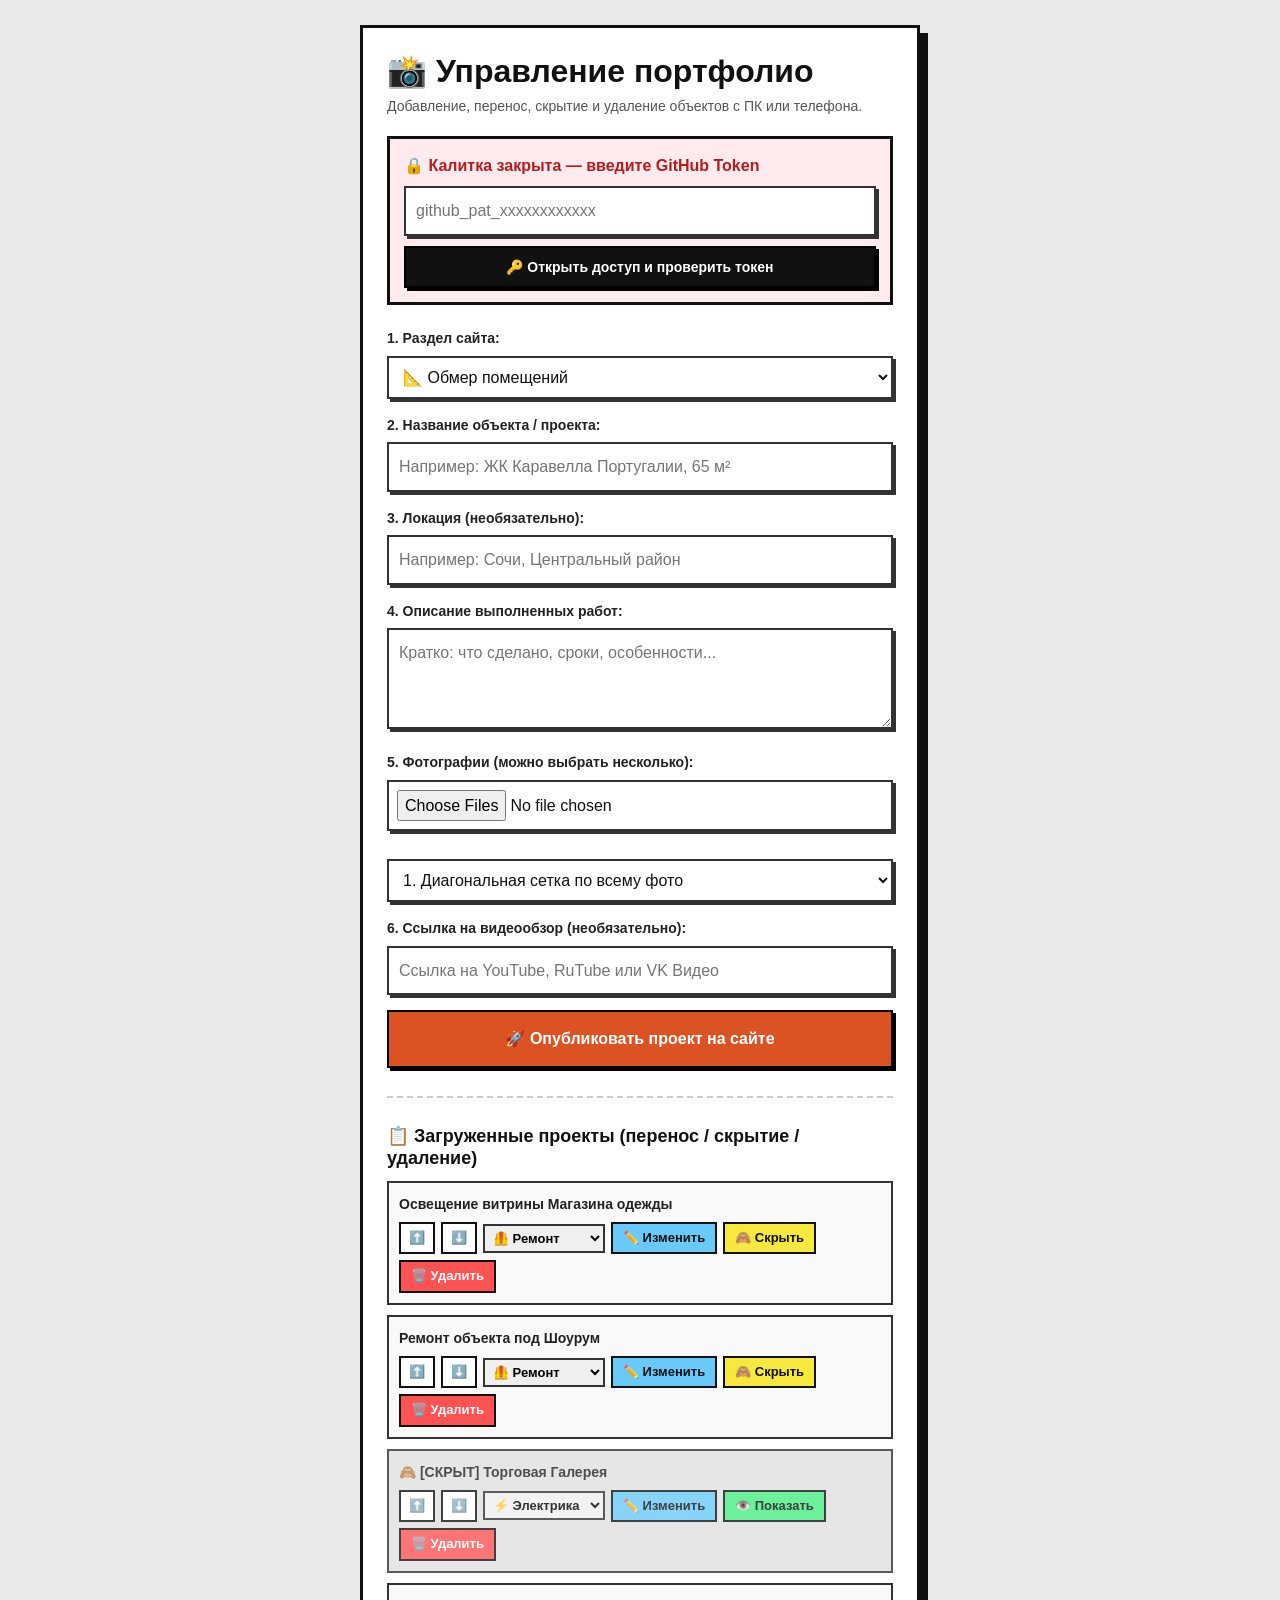
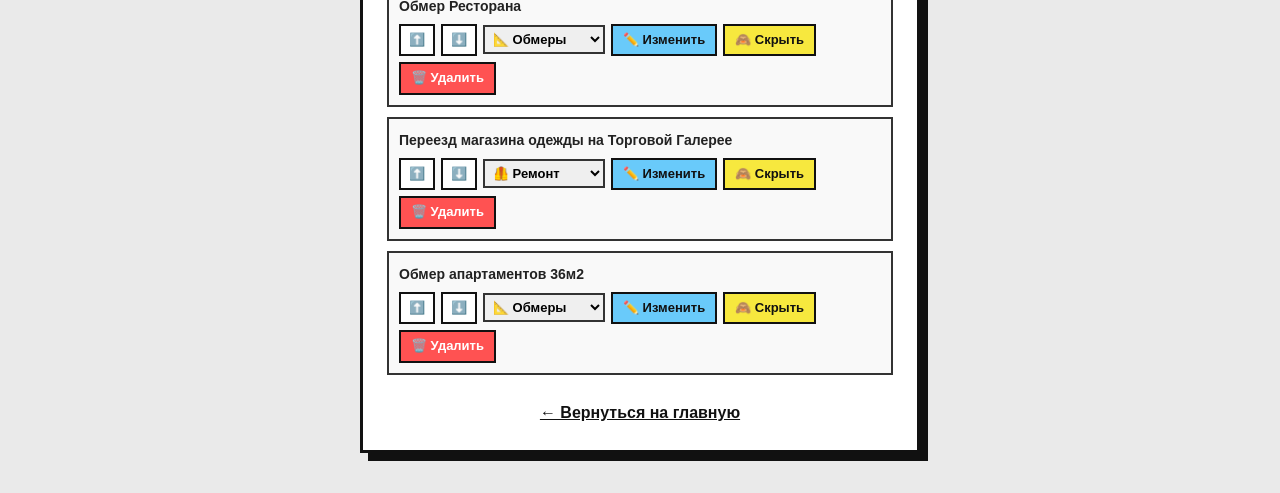
==== commit 3dbde4b2: "Update add.html" ====
--- a/add.html
+++ b/add.html
@@ -65,11 +65,10 @@
         <input type="file" id="p-photos" accept="image/*" multiple class="retro-input" style="padding: 8px; margin-bottom: 10px;">
         <div id="photo-queue" style="display: grid; grid-template-columns: repeat(auto-fill, minmax(110px, 1fr)); gap: 10px; margin-bottom: 18px;"></div>
 
-        <label>🛡️ Режим водяного знака на новых фото:</label>
         <select id="p-watermark" class="retro-input">
           <option value="grid" selected>1. Диагональная сетка по всему фото</option>
           <option value="center">2. Крупная полупрозрачная подпись по центру</option>
-          <option value="stickers">3. Хаотичные белые плашки (4 шт.)</option>
+          <option value="badges">3. Хаотичные белые плашки (4 шт.)</option>
           <option value="none">4. Без водяного знака (чистое фото)</option>
         </select>
 
